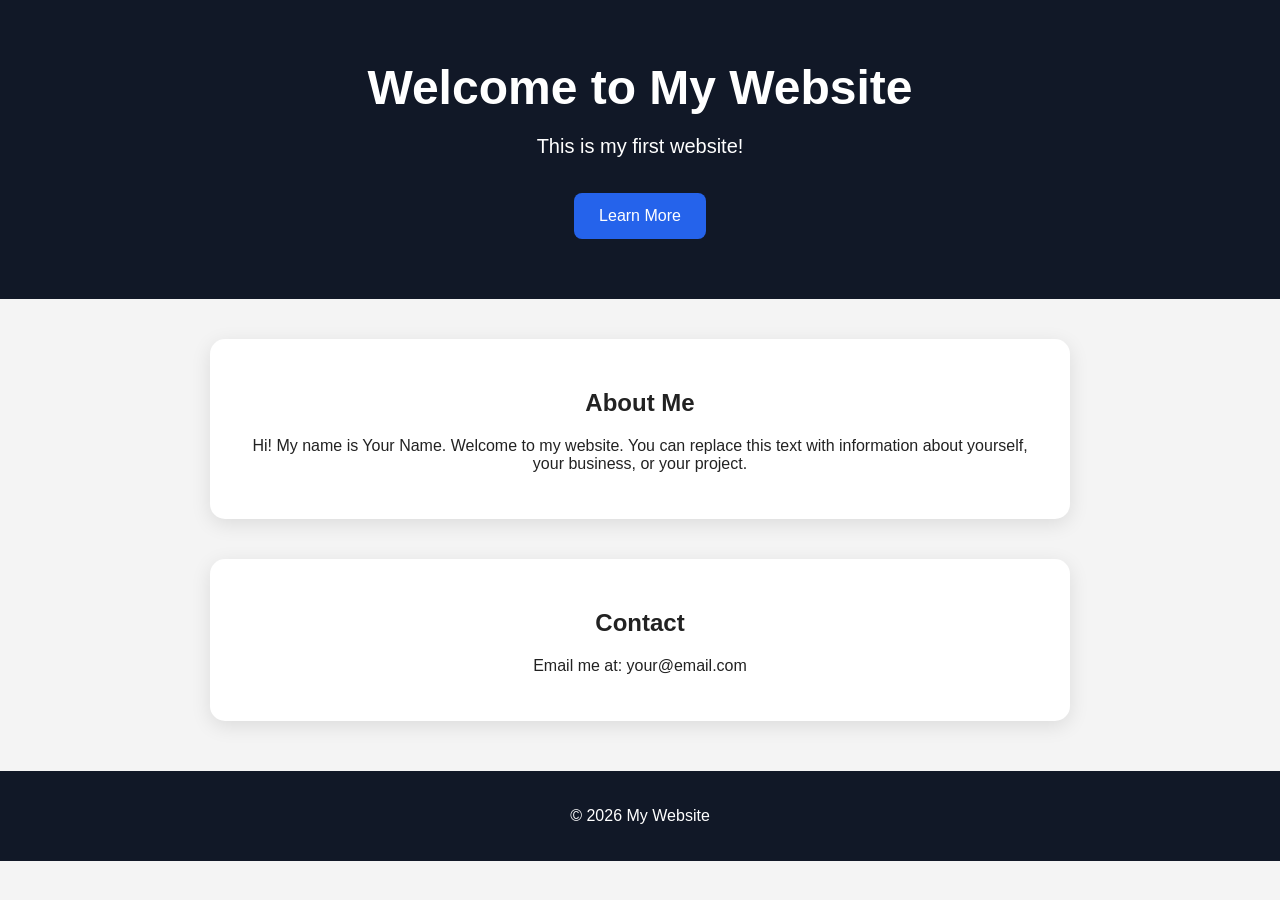
==== index.html @ 75238ddc "Create index.html" ====
<!DOCTYPE html>
<html lang="en">
<head>
    <meta charset="UTF-8">
    <meta name="viewport" content="width=device-width, initial-scale=1.0">
    <title>My Website</title>

    <style>
        body {
            margin: 0;
            font-family: Arial, sans-serif;
            background: #f4f4f4;
            color: #222;
            text-align: center;
        }

        header {
            background: #111827;
            color: white;
            padding: 60px 20px;
        }

        header h1 {
            font-size: 48px;
            margin: 0 0 10px;
        }

        header p {
            font-size: 20px;
        }

        section {
            max-width: 800px;
            margin: 40px auto;
            padding: 30px;
            background: white;
            border-radius: 15px;
            box-shadow: 0 5px 20px rgba(0,0,0,0.1);
        }

        .button {
            display: inline-block;
            background: #2563eb;
            color: white;
            padding: 14px 25px;
            text-decoration: none;
            border-radius: 8px;
            margin-top: 15px;
        }

        .button:hover {
            background: #1d4ed8;
        }

        footer {
            background: #111827;
            color: white;
            padding: 20px;
            margin-top: 50px;
        }
    </style>
</head>

<body>

    <header>
        <h1>Welcome to My Website</h1>
        <p>This is my first website!</p>
        <a href="#about" class="button">Learn More</a>
    </header>

    <section id="about">
        <h2>About Me</h2>
        <p>
            Hi! My name is Your Name. Welcome to my website.
            You can replace this text with information about yourself,
            your business, or your project.
        </p>
    </section>

    <section>
        <h2>Contact</h2>
        <p>Email me at: your@email.com</p>
    </section>

    <footer>
        <p>© 2026 My Website</p>
    </footer>

</body>
</html>
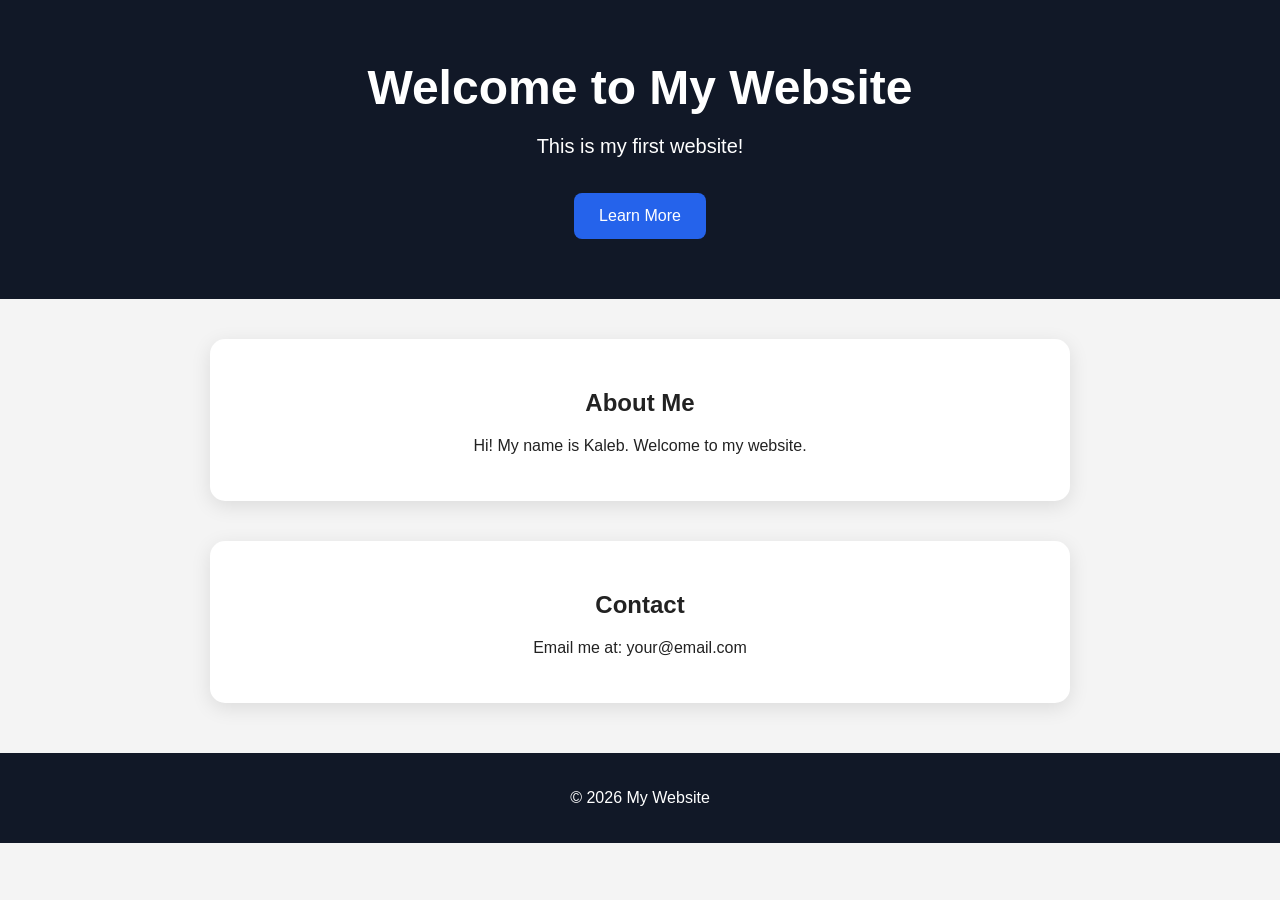
==== commit 654af6ee: "Update index.html" ====
--- a/index.html
+++ b/index.html
@@ -72,9 +72,7 @@
     <section id="about">
         <h2>About Me</h2>
         <p>
-            Hi! My name is Your Name. Welcome to my website.
-            You can replace this text with information about yourself,
-            your business, or your project.
+            Hi! My name is Kaleb. Welcome to my website.
         </p>
     </section>
 
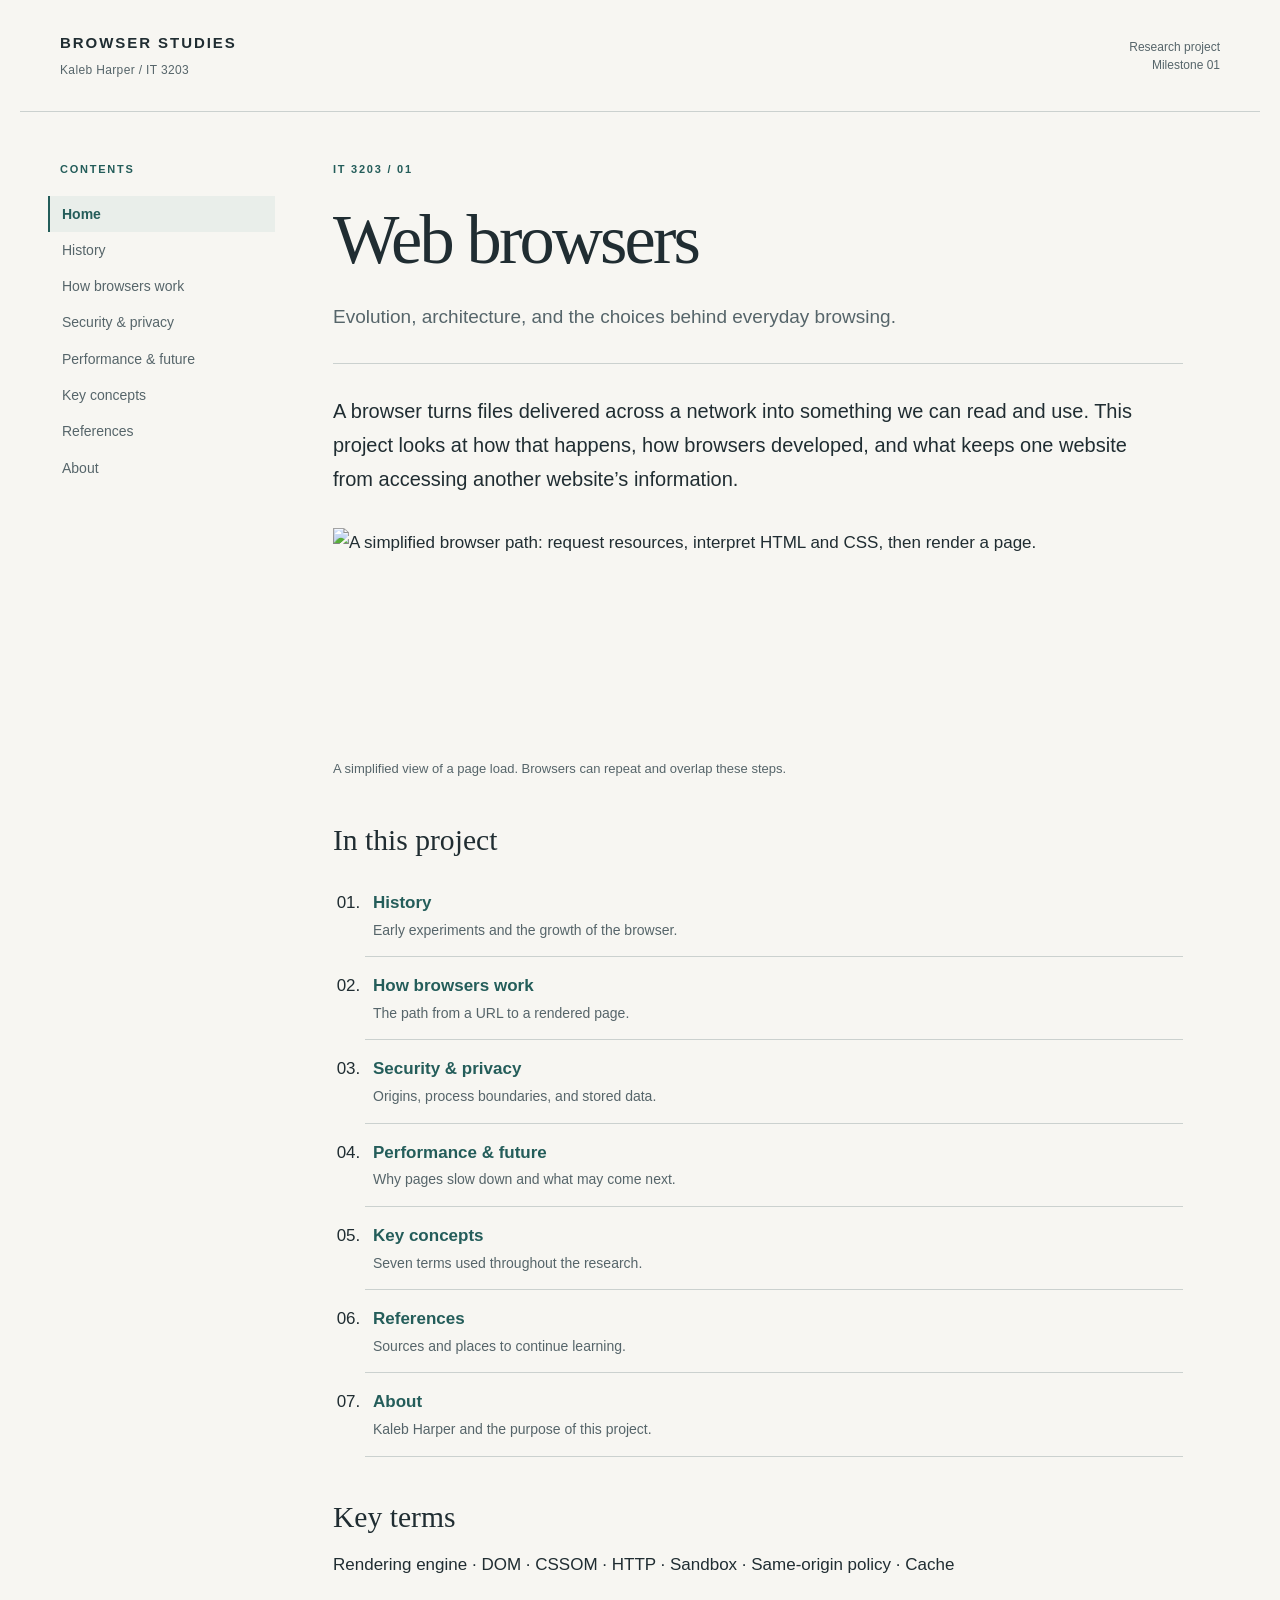
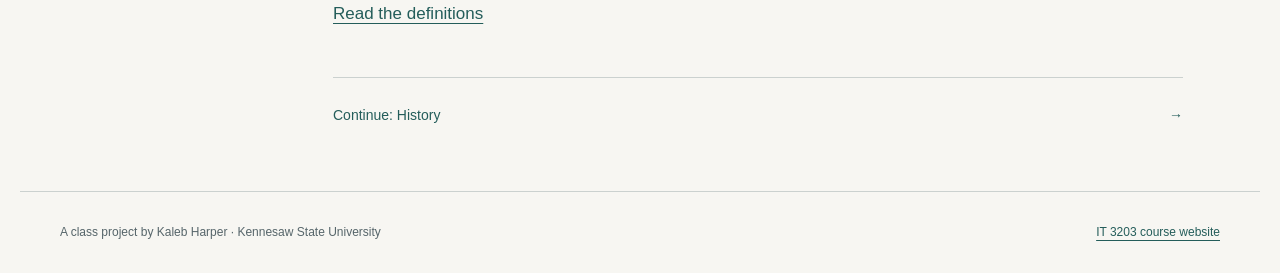
==== commit aed04b90: "Add browser research website for IT 3203 milestone 1" ====
--- a/index.html
+++ b/index.html
@@ -1,89 +1,16 @@
-<!DOCTYPE html>
-<html lang="en">
-<head>
-    <meta charset="UTF-8">
-    <meta name="viewport" content="width=device-width, initial-scale=1.0">
-    <title>My Website</title>
-
-    <style>
-        body {
-            margin: 0;
-            font-family: Arial, sans-serif;
-            background: #f4f4f4;
-            color: #222;
-            text-align: center;
-        }
-
-        header {
-            background: #111827;
-            color: white;
-            padding: 60px 20px;
-        }
-
-        header h1 {
-            font-size: 48px;
-            margin: 0 0 10px;
-        }
-
-        header p {
-            font-size: 20px;
-        }
-
-        section {
-            max-width: 800px;
-            margin: 40px auto;
-            padding: 30px;
-            background: white;
-            border-radius: 15px;
-            box-shadow: 0 5px 20px rgba(0,0,0,0.1);
-        }
-
-        .button {
-            display: inline-block;
-            background: #2563eb;
-            color: white;
-            padding: 14px 25px;
-            text-decoration: none;
-            border-radius: 8px;
-            margin-top: 15px;
-        }
-
-        .button:hover {
-            background: #1d4ed8;
-        }
-
-        footer {
-            background: #111827;
-            color: white;
-            padding: 20px;
-            margin-top: 50px;
-        }
-    </style>
-</head>
-
-<body>
-
-    <header>
-        <h1>Welcome to My Website</h1>
-        <p>This is my first website!</p>
-        <a href="#about" class="button">Learn More</a>
-    </header>
-
-    <section id="about">
-        <h2>About Me</h2>
-        <p>
-            Hi! My name is Kaleb. Welcome to my website.
-        </p>
-    </section>
-
-    <section>
-        <h2>Contact</h2>
-        <p>Email me at: your@email.com</p>
-    </section>
-
-    <footer>
-        <p>© 2026 My Website</p>
-    </footer>
-
-</body>
-</html>
+<!DOCTYPE html>
+<html lang="en">
+<head><meta charset="utf-8"><meta name="viewport" content="width=device-width, initial-scale=1"><meta name="description" content="Evolution, architecture, and the choices behind everyday browsing."><title>Web browsers | Kaleb Harper</title><link rel="stylesheet" href="styles.css"></head>
+<body>
+<a class="skip-link" href="#main">Skip to content</a>
+<!-- Shared header and navigation remain consistent across all eight pages. -->
+<header class="site-header"><a class="site-name" href="index.html">BROWSER STUDIES<span>Kaleb Harper / IT 3203</span></a><p class="edition">Research project<br>Milestone 01</p></header>
+<div class="layout"><nav aria-label="Main navigation"><p class="nav-label">CONTENTS</p><a href="index.html" aria-current="page">Home</a><a href="history.html">History</a><a href="how-browsers-work.html">How browsers work</a><a href="security.html">Security &amp; privacy</a><a href="performance.html">Performance &amp; future</a><a href="concepts.html">Key concepts</a><a href="references.html">References</a><a href="about.html">About</a></nav>
+<main id="main"><header class="page-header"><p class="eyebrow">IT 3203 / 01</p><h1>Web browsers</h1><p class="subtitle">Evolution, architecture, and the choices behind everyday browsing.</p></header>
+<!-- Semantic sections organize the research; citations link to supporting resources. -->
+<p class="intro">A browser turns files delivered across a network into something we can read and use. This project looks at how that happens, how browsers developed, and what keeps one website from accessing another website’s information.</p>
+<figure><img src="assets/browser-path.svg" width="1000" height="260" alt="A simplified browser path: request resources, interpret HTML and CSS, then render a page."><figcaption>A simplified view of a page load. Browsers can repeat and overlap these steps.</figcaption></figure>
+<section id="contents"><h2>In this project</h2><ol class="contents"><li><a href="history.html">History</a><span>Early experiments and the growth of the browser.</span></li><li><a href="how-browsers-work.html">How browsers work</a><span>The path from a URL to a rendered page.</span></li><li><a href="security.html">Security & privacy</a><span>Origins, process boundaries, and stored data.</span></li><li><a href="performance.html">Performance & future</a><span>Why pages slow down and what may come next.</span></li><li><a href="concepts.html">Key concepts</a><span>Seven terms used throughout the research.</span></li><li><a href="references.html">References</a><span>Sources and places to continue learning.</span></li><li><a href="about.html">About</a><span>Kaleb Harper and the purpose of this project.</span></li></ol></section>
+<section><h2>Key terms</h2><p>Rendering engine · DOM · CSSOM · HTTP · Sandbox · Same-origin policy · Cache</p><a href="concepts.html">Read the definitions</a></section><div class="next-page"><a href="history.html">Continue: History <span aria-hidden="true">→</span></a></div></main></div>
+<footer><p>A class project by Kaleb Harper · Kennesaw State University</p><a href="https://ksuweb.github.io/IT3203/">IT 3203 course website</a></footer>
+</body></html>
--- a/styles.css
+++ b/styles.css
@@ -0,0 +1,9 @@
+/* One stylesheet for the entire site. Element, class, and ID selectors are demonstrated below. */
+:root{--paper:#f7f6f2;--ink:#202d32;--muted:#56656a;--line:#cbd1cf;--accent:#245d5a}
+*{box-sizing:border-box}body{margin:0;background:var(--paper);color:var(--ink);font-family:Arial,Helvetica,sans-serif;font-size:17px;line-height:1.75}a{color:var(--accent);text-underline-offset:4px}a:hover{color:#102f2d;text-decoration-thickness:2px}a:focus-visible{outline:3px solid #a65d25;outline-offset:5px}p{margin:0 0 1.2rem}h1,h2{font-family:Georgia,'Times New Roman',serif;font-weight:400;line-height:1.15}h1{font-size:clamp(2.6rem,5.5vw,4.7rem);letter-spacing:-.04em;margin:0 0 1.25rem;max-width:850px}h2{font-size:1.85rem;margin:0 0 1rem}section{margin:2.7rem 0}.site-header,footer{max-width:1240px;margin:auto;padding:30px 40px;display:flex;justify-content:space-between;gap:24px}.site-header{border-bottom:1px solid var(--line);align-items:center}.site-name{font-size:15px;font-weight:bold;letter-spacing:.13em;text-decoration:none;color:var(--ink)}.site-name span{display:block;font-size:12px;letter-spacing:.03em;font-weight:400;color:var(--muted);margin-top:4px}.edition{text-align:right;font-size:12px;line-height:1.5;margin:0;color:var(--muted)}
+/* Grid separates the persistent table of contents from the article. */
+.layout{max-width:1240px;margin:auto;display:grid;grid-template-columns:215px minmax(0,1fr);gap:58px;padding:48px 40px 64px}nav{align-self:start;position:sticky;top:28px}nav a{display:block;font-size:14px;padding:8px 12px;border-left:2px solid transparent;color:var(--muted);text-decoration:none;line-height:1.45;margin-left:-12px}nav a:hover{background:#e9eeea}nav a[aria-current="page"]{border-color:var(--accent);color:var(--accent);font-weight:bold;background:#e9eeea}.nav-label,.eyebrow{font-size:11px;letter-spacing:.16em;font-weight:bold;color:var(--accent)}.nav-label{margin-bottom:16px}.page-header{padding-bottom:30px;border-bottom:1px solid var(--line);margin-bottom:30px}.subtitle{font-size:19px;color:var(--muted);max-width:660px;margin:0}.intro{font-size:20px;line-height:1.7}main{min-width:0;max-width:850px}main p{max-width:72ch}figure{margin:32px 0}figure img{display:block;width:100%;height:auto}figcaption,.sources{font-size:13px;color:var(--muted);line-height:1.6}figcaption{margin-top:10px}.contents{list-style:decimal-leading-zero;padding-left:32px}.contents li{padding:14px 0 14px 8px;border-bottom:1px solid var(--line)}.contents a{font-weight:bold;text-decoration:none}.contents span{display:block;color:var(--muted);font-size:14px}.table-wrap{overflow-x:auto}table{border-collapse:collapse;width:100%;font-size:14px;text-align:left}caption{text-align:left;font-size:13px;color:var(--muted);margin-bottom:12px}th,td{padding:14px 12px;border-bottom:1px solid var(--line);vertical-align:top}thead{background:#e8edeb}tbody th{white-space:nowrap}.glossary dt{font-family:Georgia,serif;font-size:24px;padding-top:22px;border-top:1px solid var(--line);margin-top:24px}.glossary dd{margin:8px 0 24px}.references li{padding:10px 0}.references p{font-size:15px;color:var(--muted);margin:6px 0}.details{display:grid;grid-template-columns:130px 1fr;gap:12px;font-size:15px}.details dt{font-weight:bold}.details dd{margin:0}code{font-size:.86em;overflow-wrap:anywhere}.next-page{border-top:1px solid var(--line);padding-top:25px;margin-top:48px;font-size:14px}.next-page a{display:flex;justify-content:space-between;text-decoration:none}footer{border-top:1px solid var(--line);font-size:12px;color:var(--muted)}footer p{margin:0}.skip-link{position:absolute;left:20px;top:-100px;background:white;padding:10px;z-index:2}.skip-link:focus{top:10px}
+/* ID selector gives the homepage contents a deliberate scroll target. */
+#contents{scroll-margin-top:24px}
+@media(max-width:800px){.site-header,footer{padding:24px}.layout{grid-template-columns:1fr;gap:28px;padding:24px}nav{position:static;display:flex;flex-wrap:wrap;gap:4px 12px;border-bottom:1px solid var(--line);padding-bottom:18px}nav .nav-label{width:100%;margin:0}nav a{margin:0;padding:6px 8px;font-size:12px;border-left:0;border-bottom:2px solid transparent}.page-header{padding-bottom:24px}.subtitle{font-size:17px}footer{flex-direction:column;gap:8px}.intro{font-size:18px}.details{grid-template-columns:100px 1fr}}
+@media print{nav,.edition,.next-page,.skip-link{display:none}.layout{display:block;padding:0}.site-header,footer{padding:16px 0}body{background:white;color:black;font-size:11pt}h1{font-size:30pt}a{color:inherit}.page-header{margin-top:20px}}
